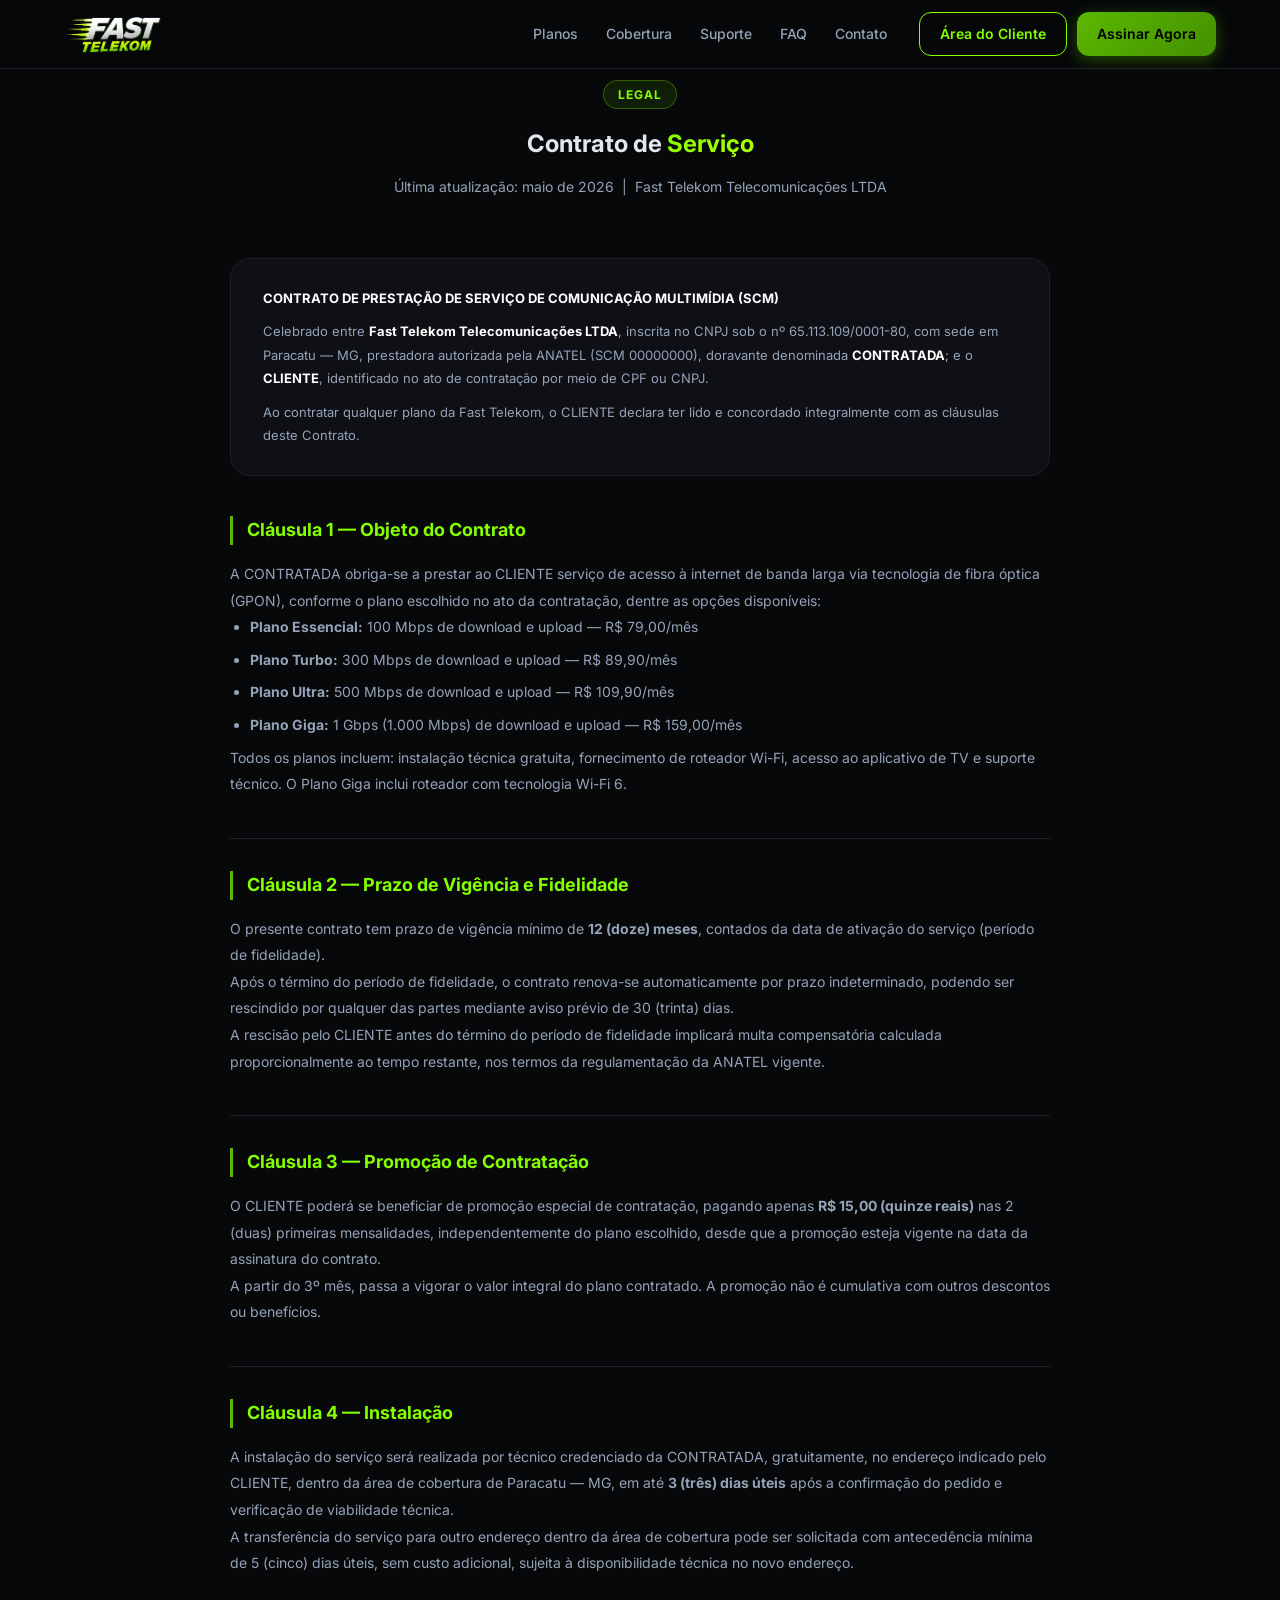
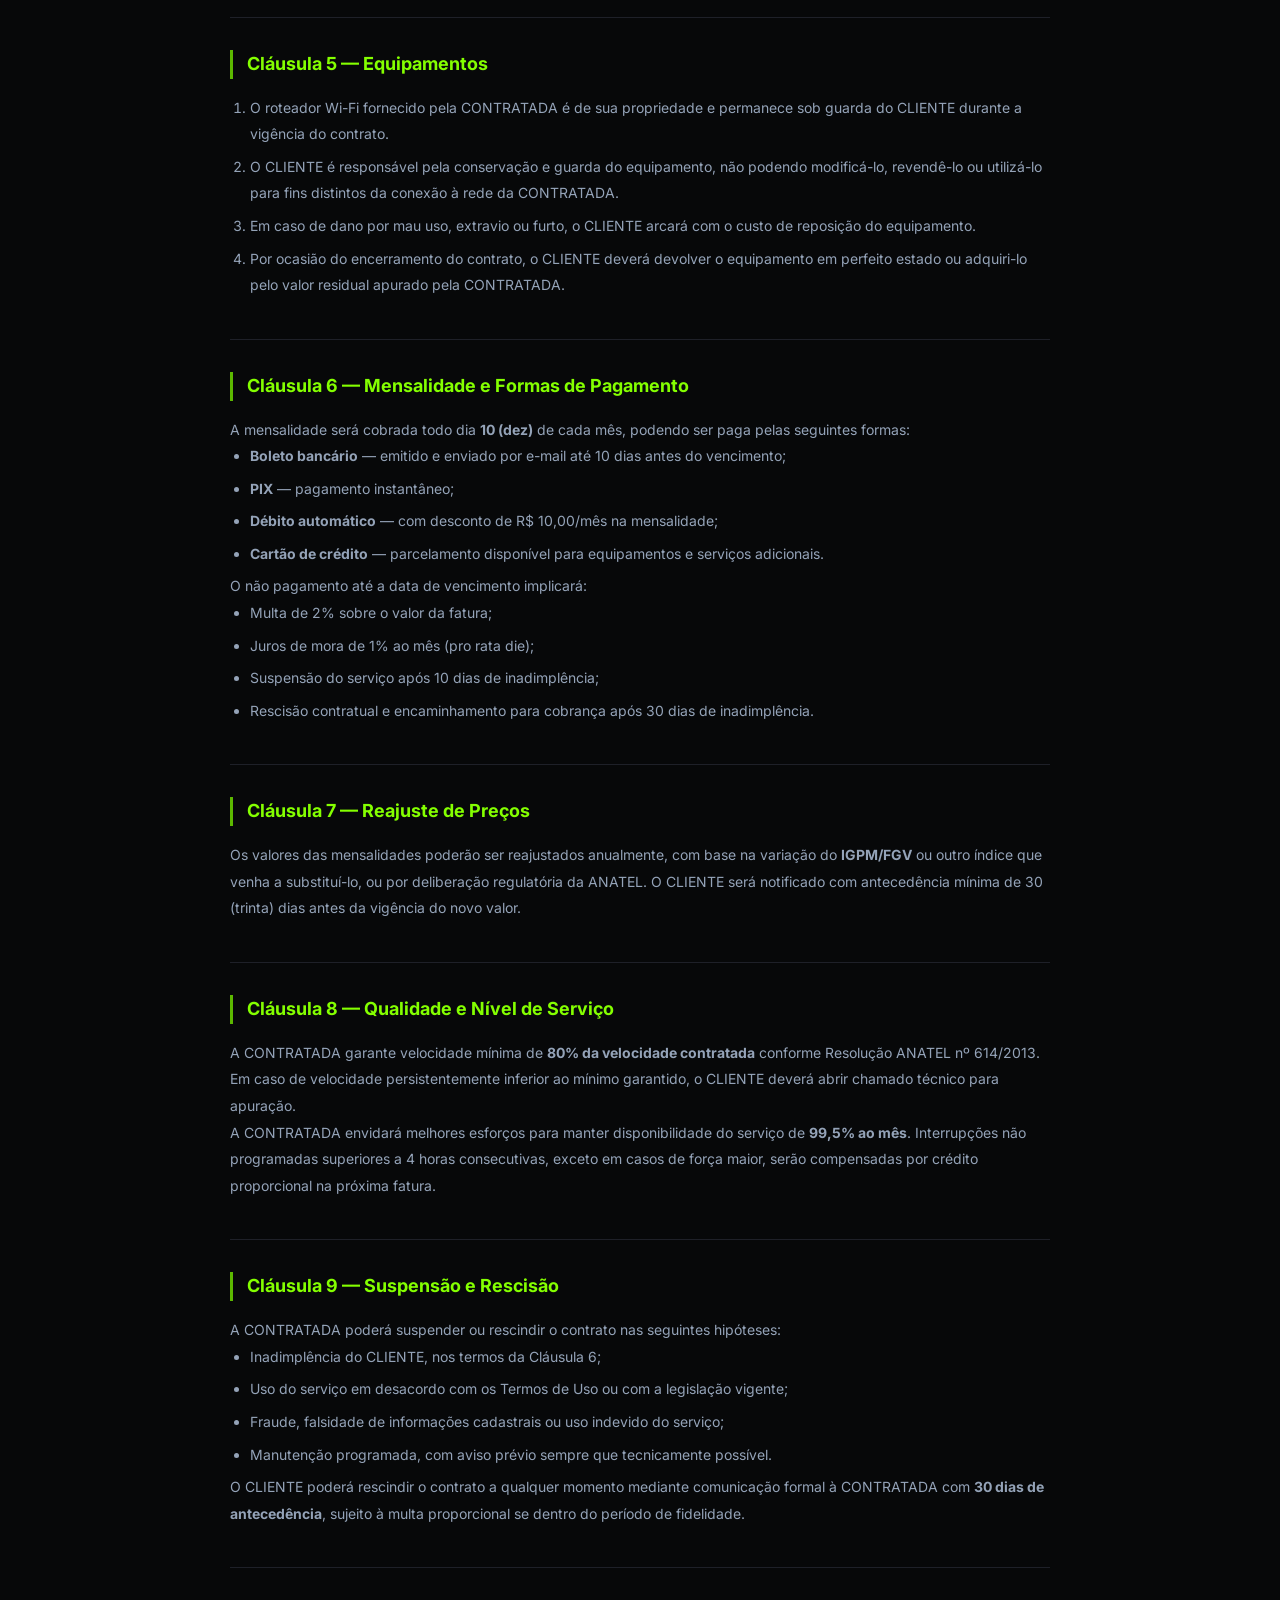
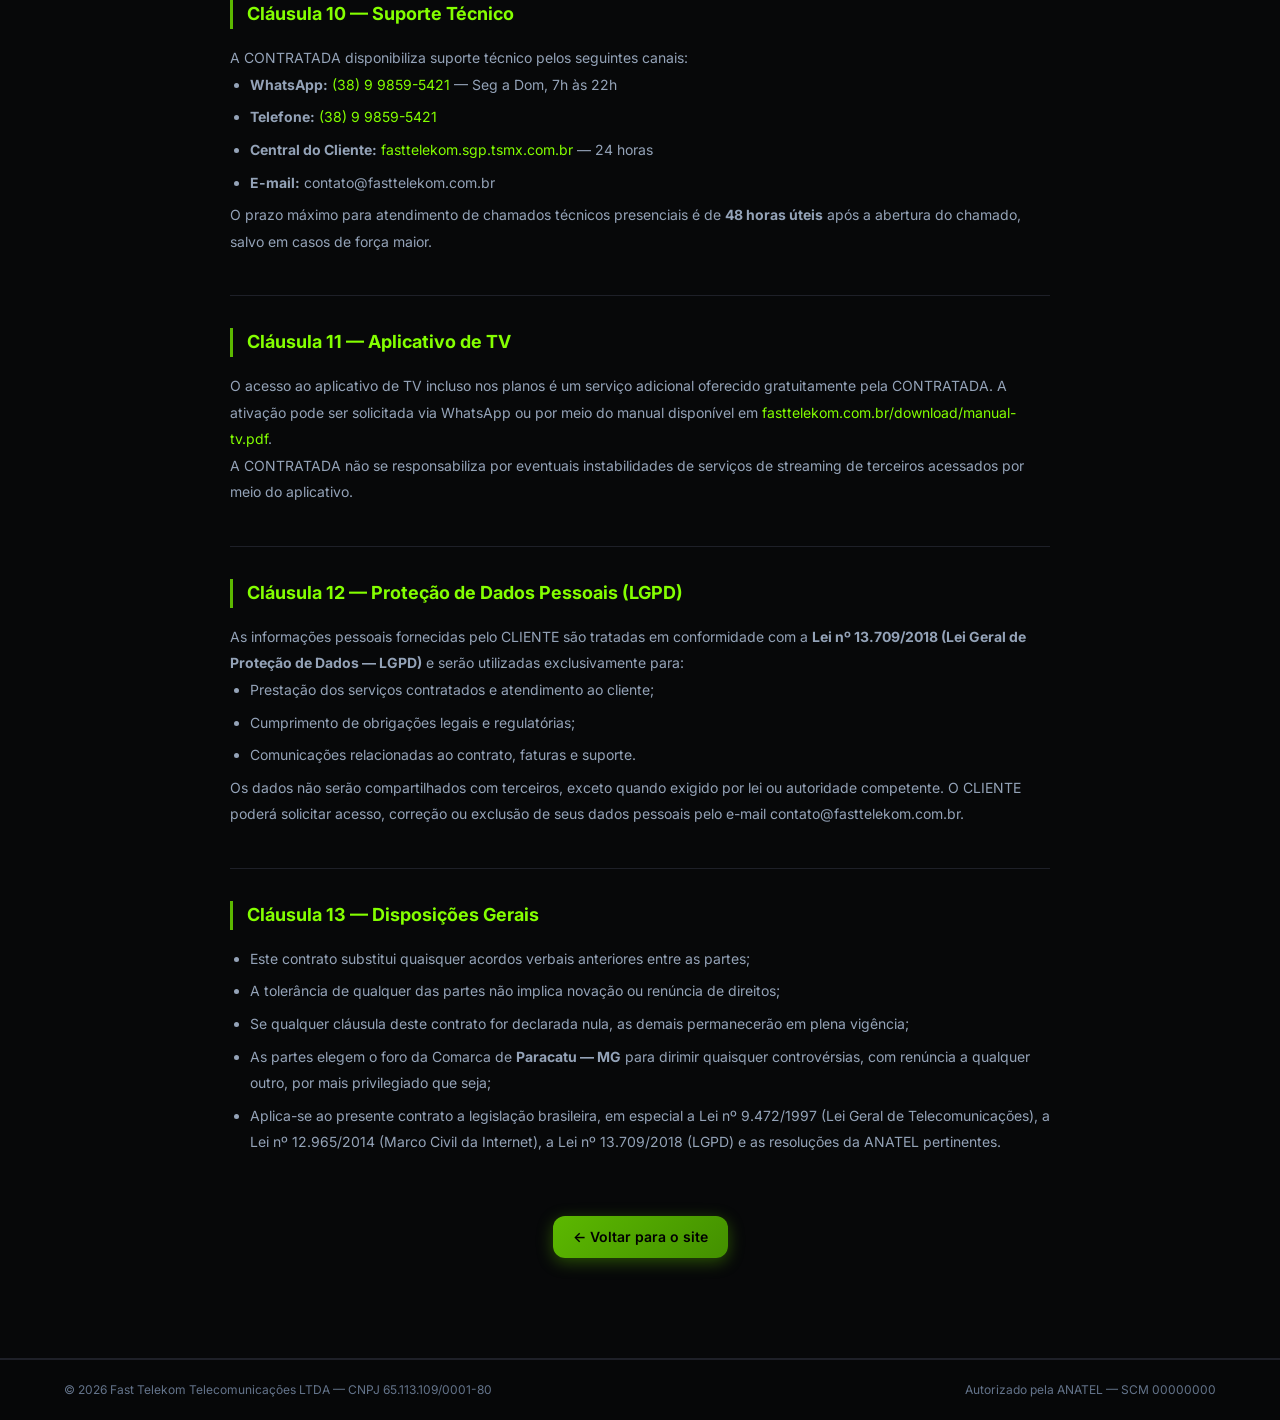
==== contrato-de-servico.html @ aafa3a77 "Initial commit: Fast Telekom landing page Static site for Fast Telekom ISP (Paracatu-MG): landing pa" ====
<!DOCTYPE html>
<html lang="pt-BR">
<head>
  <meta charset="UTF-8" />
  <meta name="viewport" content="width=device-width, initial-scale=1.0" />
  <title>Contrato de Serviço — Fast Telekom</title>
  <meta name="description" content="Contrato de Prestação de Serviço da Fast Telekom — termos e condições contratuais dos planos de internet fibra óptica." />
  <meta name="robots" content="index, follow" />
  <link rel="canonical" href="https://fasttelekom.com.br/contrato-de-servico.html" />
  <link rel="icon" href="logo.png" type="image/png" />
  <link rel="stylesheet" href="style.css" />
  <link rel="preconnect" href="https://fonts.googleapis.com" />
  <link href="https://fonts.googleapis.com/css2?family=Inter:wght@300;400;500;600;700;800;900&display=swap" rel="stylesheet" />
  <style>
    .legal-page { padding: 80px 0 100px; }
    .legal-header { text-align: center; margin-bottom: 60px; }
    .legal-header .section-tag { margin: 0 auto 16px; }
    .legal-header p { color: var(--text-muted); font-size: 14px; margin-top: 12px; }
    .legal-body { max-width: 820px; margin: 0 auto; }
    .legal-section { margin-bottom: 40px; }
    .legal-section h2 {
      font-size: 18px; font-weight: 700; color: var(--primary-lt);
      border-left: 3px solid var(--primary); padding-left: 14px;
      margin-bottom: 16px;
    }
    .legal-section p, .legal-section li {
      font-size: 14px; color: var(--text-muted); line-height: 1.9;
    }
    .legal-section ul, .legal-section ol { padding-left: 20px; }
    .legal-section ul { list-style: disc; }
    .legal-section ol { list-style: decimal; }
    .legal-section ul li, .legal-section ol li { margin-bottom: 6px; }
    .legal-divider { border: none; border-top: 1px solid var(--border); margin: 32px 0; }
    .legal-back { text-align: center; margin-top: 60px; }
    .contract-box {
      background: var(--surface);
      border: 1px solid var(--border);
      border-radius: var(--radius-lg);
      padding: 28px 32px;
      margin-bottom: 40px;
    }
    .contract-box p { font-size: 13px; color: var(--text-muted); line-height: 1.8; margin-bottom: 10px; }
    .contract-box p:last-child { margin-bottom: 0; }
    .contract-box strong { color: var(--white); }
  </style>
</head>
<body>

<!-- ===== NAVBAR ===== -->
<header class="navbar" id="navbar">
  <div class="container nav-inner">
    <a href="index.html" class="logo">
      <img src="logo.png" alt="Fast Telekom" class="logo-img" />
    </a>
    <nav class="nav-links">
      <a href="index.html#planos">Planos</a>
      <a href="index.html#cobertura">Cobertura</a>
      <a href="index.html#suporte">Suporte</a>
      <a href="index.html#faq">FAQ</a>
      <a href="index.html#contato">Contato</a>
    </nav>
    <div class="nav-actions">
      <a href="https://fasttelekom.sgp.tsmx.com.br/accounts/central/login" target="_blank" class="btn btn-outline">Área do Cliente</a>
      <a href="index.html#planos" class="btn btn-primary">Assinar Agora</a>
    </div>
  </div>
</header>

<!-- ===== CONTEÚDO ===== -->
<section class="legal-page">
  <div class="container">

    <div class="legal-header">
      <div class="section-tag">Legal</div>
      <h1>Contrato de <span class="gradient-text">Serviço</span></h1>
      <p>Última atualização: maio de 2026 &nbsp;|&nbsp; Fast Telekom Telecomunicações LTDA</p>
    </div>

    <div class="legal-body">

      <div class="contract-box">
        <p><strong>CONTRATO DE PRESTAÇÃO DE SERVIÇO DE COMUNICAÇÃO MULTIMÍDIA (SCM)</strong></p>
        <p>Celebrado entre <strong>Fast Telekom Telecomunicações LTDA</strong>, inscrita no CNPJ sob o nº 65.113.109/0001-80, com sede em Paracatu — MG, prestadora autorizada pela ANATEL (SCM 00000000), doravante denominada <strong>CONTRATADA</strong>; e o <strong>CLIENTE</strong>, identificado no ato de contratação por meio de CPF ou CNPJ.</p>
        <p>Ao contratar qualquer plano da Fast Telekom, o CLIENTE declara ter lido e concordado integralmente com as cláusulas deste Contrato.</p>
      </div>

      <div class="legal-section">
        <h2>Cláusula 1 — Objeto do Contrato</h2>
        <p>A CONTRATADA obriga-se a prestar ao CLIENTE serviço de acesso à internet de banda larga via tecnologia de fibra óptica (GPON), conforme o plano escolhido no ato da contratação, dentre as opções disponíveis:</p>
        <ul>
          <li><strong>Plano Essencial:</strong> 100 Mbps de download e upload — R$ 79,00/mês</li>
          <li><strong>Plano Turbo:</strong> 300 Mbps de download e upload — R$ 89,90/mês</li>
          <li><strong>Plano Ultra:</strong> 500 Mbps de download e upload — R$ 109,90/mês</li>
          <li><strong>Plano Giga:</strong> 1 Gbps (1.000 Mbps) de download e upload — R$ 159,00/mês</li>
        </ul>
        <p>Todos os planos incluem: instalação técnica gratuita, fornecimento de roteador Wi-Fi, acesso ao aplicativo de TV e suporte técnico. O Plano Giga inclui roteador com tecnologia Wi-Fi 6.</p>
      </div>

      <hr class="legal-divider" />

      <div class="legal-section">
        <h2>Cláusula 2 — Prazo de Vigência e Fidelidade</h2>
        <p>O presente contrato tem prazo de vigência mínimo de <strong>12 (doze) meses</strong>, contados da data de ativação do serviço (período de fidelidade).</p>
        <p>Após o término do período de fidelidade, o contrato renova-se automaticamente por prazo indeterminado, podendo ser rescindido por qualquer das partes mediante aviso prévio de 30 (trinta) dias.</p>
        <p>A rescisão pelo CLIENTE antes do término do período de fidelidade implicará multa compensatória calculada proporcionalmente ao tempo restante, nos termos da regulamentação da ANATEL vigente.</p>
      </div>

      <hr class="legal-divider" />

      <div class="legal-section">
        <h2>Cláusula 3 — Promoção de Contratação</h2>
        <p>O CLIENTE poderá se beneficiar de promoção especial de contratação, pagando apenas <strong>R$ 15,00 (quinze reais)</strong> nas 2 (duas) primeiras mensalidades, independentemente do plano escolhido, desde que a promoção esteja vigente na data da assinatura do contrato.</p>
        <p>A partir do 3º mês, passa a vigorar o valor integral do plano contratado. A promoção não é cumulativa com outros descontos ou benefícios.</p>
      </div>

      <hr class="legal-divider" />

      <div class="legal-section">
        <h2>Cláusula 4 — Instalação</h2>
        <p>A instalação do serviço será realizada por técnico credenciado da CONTRATADA, gratuitamente, no endereço indicado pelo CLIENTE, dentro da área de cobertura de Paracatu — MG, em até <strong>3 (três) dias úteis</strong> após a confirmação do pedido e verificação de viabilidade técnica.</p>
        <p>A transferência do serviço para outro endereço dentro da área de cobertura pode ser solicitada com antecedência mínima de 5 (cinco) dias úteis, sem custo adicional, sujeita à disponibilidade técnica no novo endereço.</p>
      </div>

      <hr class="legal-divider" />

      <div class="legal-section">
        <h2>Cláusula 5 — Equipamentos</h2>
        <ol>
          <li>O roteador Wi-Fi fornecido pela CONTRATADA é de sua propriedade e permanece sob guarda do CLIENTE durante a vigência do contrato.</li>
          <li>O CLIENTE é responsável pela conservação e guarda do equipamento, não podendo modificá-lo, revendê-lo ou utilizá-lo para fins distintos da conexão à rede da CONTRATADA.</li>
          <li>Em caso de dano por mau uso, extravio ou furto, o CLIENTE arcará com o custo de reposição do equipamento.</li>
          <li>Por ocasião do encerramento do contrato, o CLIENTE deverá devolver o equipamento em perfeito estado ou adquiri-lo pelo valor residual apurado pela CONTRATADA.</li>
        </ol>
      </div>

      <hr class="legal-divider" />

      <div class="legal-section">
        <h2>Cláusula 6 — Mensalidade e Formas de Pagamento</h2>
        <p>A mensalidade será cobrada todo dia <strong>10 (dez)</strong> de cada mês, podendo ser paga pelas seguintes formas:</p>
        <ul>
          <li><strong>Boleto bancário</strong> — emitido e enviado por e-mail até 10 dias antes do vencimento;</li>
          <li><strong>PIX</strong> — pagamento instantâneo;</li>
          <li><strong>Débito automático</strong> — com desconto de R$ 10,00/mês na mensalidade;</li>
          <li><strong>Cartão de crédito</strong> — parcelamento disponível para equipamentos e serviços adicionais.</li>
        </ul>
        <p>O não pagamento até a data de vencimento implicará:</p>
        <ul>
          <li>Multa de 2% sobre o valor da fatura;</li>
          <li>Juros de mora de 1% ao mês (pro rata die);</li>
          <li>Suspensão do serviço após 10 dias de inadimplência;</li>
          <li>Rescisão contratual e encaminhamento para cobrança após 30 dias de inadimplência.</li>
        </ul>
      </div>

      <hr class="legal-divider" />

      <div class="legal-section">
        <h2>Cláusula 7 — Reajuste de Preços</h2>
        <p>Os valores das mensalidades poderão ser reajustados anualmente, com base na variação do <strong>IGPM/FGV</strong> ou outro índice que venha a substituí-lo, ou por deliberação regulatória da ANATEL. O CLIENTE será notificado com antecedência mínima de 30 (trinta) dias antes da vigência do novo valor.</p>
      </div>

      <hr class="legal-divider" />

      <div class="legal-section">
        <h2>Cláusula 8 — Qualidade e Nível de Serviço</h2>
        <p>A CONTRATADA garante velocidade mínima de <strong>80% da velocidade contratada</strong> conforme Resolução ANATEL nº 614/2013. Em caso de velocidade persistentemente inferior ao mínimo garantido, o CLIENTE deverá abrir chamado técnico para apuração.</p>
        <p>A CONTRATADA envidará melhores esforços para manter disponibilidade do serviço de <strong>99,5% ao mês</strong>. Interrupções não programadas superiores a 4 horas consecutivas, exceto em casos de força maior, serão compensadas por crédito proporcional na próxima fatura.</p>
      </div>

      <hr class="legal-divider" />

      <div class="legal-section">
        <h2>Cláusula 9 — Suspensão e Rescisão</h2>
        <p>A CONTRATADA poderá suspender ou rescindir o contrato nas seguintes hipóteses:</p>
        <ul>
          <li>Inadimplência do CLIENTE, nos termos da Cláusula 6;</li>
          <li>Uso do serviço em desacordo com os Termos de Uso ou com a legislação vigente;</li>
          <li>Fraude, falsidade de informações cadastrais ou uso indevido do serviço;</li>
          <li>Manutenção programada, com aviso prévio sempre que tecnicamente possível.</li>
        </ul>
        <p>O CLIENTE poderá rescindir o contrato a qualquer momento mediante comunicação formal à CONTRATADA com <strong>30 dias de antecedência</strong>, sujeito à multa proporcional se dentro do período de fidelidade.</p>
      </div>

      <hr class="legal-divider" />

      <div class="legal-section">
        <h2>Cláusula 10 — Suporte Técnico</h2>
        <p>A CONTRATADA disponibiliza suporte técnico pelos seguintes canais:</p>
        <ul>
          <li><strong>WhatsApp:</strong> <a href="https://wa.me/5538998595421" target="_blank" style="color:var(--primary-lt)">(38) 9 9859-5421</a> — Seg a Dom, 7h às 22h</li>
          <li><strong>Telefone:</strong> <a href="tel:38998595421" style="color:var(--primary-lt)">(38) 9 9859-5421</a></li>
          <li><strong>Central do Cliente:</strong> <a href="https://fasttelekom.sgp.tsmx.com.br/accounts/central/login" target="_blank" style="color:var(--primary-lt)">fasttelekom.sgp.tsmx.com.br</a> — 24 horas</li>
          <li><strong>E-mail:</strong> contato@fasttelekom.com.br</li>
        </ul>
        <p>O prazo máximo para atendimento de chamados técnicos presenciais é de <strong>48 horas úteis</strong> após a abertura do chamado, salvo em casos de força maior.</p>
      </div>

      <hr class="legal-divider" />

      <div class="legal-section">
        <h2>Cláusula 11 — Aplicativo de TV</h2>
        <p>O acesso ao aplicativo de TV incluso nos planos é um serviço adicional oferecido gratuitamente pela CONTRATADA. A ativação pode ser solicitada via WhatsApp ou por meio do manual disponível em <a href="https://fasttelekom.com.br/download/manual-tv.pdf" target="_blank" style="color:var(--primary-lt)">fasttelekom.com.br/download/manual-tv.pdf</a>.</p>
        <p>A CONTRATADA não se responsabiliza por eventuais instabilidades de serviços de streaming de terceiros acessados por meio do aplicativo.</p>
      </div>

      <hr class="legal-divider" />

      <div class="legal-section">
        <h2>Cláusula 12 — Proteção de Dados Pessoais (LGPD)</h2>
        <p>As informações pessoais fornecidas pelo CLIENTE são tratadas em conformidade com a <strong>Lei nº 13.709/2018 (Lei Geral de Proteção de Dados — LGPD)</strong> e serão utilizadas exclusivamente para:</p>
        <ul>
          <li>Prestação dos serviços contratados e atendimento ao cliente;</li>
          <li>Cumprimento de obrigações legais e regulatórias;</li>
          <li>Comunicações relacionadas ao contrato, faturas e suporte.</li>
        </ul>
        <p>Os dados não serão compartilhados com terceiros, exceto quando exigido por lei ou autoridade competente. O CLIENTE poderá solicitar acesso, correção ou exclusão de seus dados pessoais pelo e-mail contato@fasttelekom.com.br.</p>
      </div>

      <hr class="legal-divider" />

      <div class="legal-section">
        <h2>Cláusula 13 — Disposições Gerais</h2>
        <ul>
          <li>Este contrato substitui quaisquer acordos verbais anteriores entre as partes;</li>
          <li>A tolerância de qualquer das partes não implica novação ou renúncia de direitos;</li>
          <li>Se qualquer cláusula deste contrato for declarada nula, as demais permanecerão em plena vigência;</li>
          <li>As partes elegem o foro da Comarca de <strong>Paracatu — MG</strong> para dirimir quaisquer controvérsias, com renúncia a qualquer outro, por mais privilegiado que seja;</li>
          <li>Aplica-se ao presente contrato a legislação brasileira, em especial a Lei nº 9.472/1997 (Lei Geral de Telecomunicações), a Lei nº 12.965/2014 (Marco Civil da Internet), a Lei nº 13.709/2018 (LGPD) e as resoluções da ANATEL pertinentes.</li>
        </ul>
      </div>

      <div class="legal-back">
        <a href="index.html" class="btn btn-primary">← Voltar para o site</a>
      </div>

    </div>
  </div>
</section>

<!-- ===== FOOTER ===== -->
<footer class="footer">
  <div class="footer-bottom">
    <div class="container footer-bottom-inner">
      <span>© 2026 Fast Telekom Telecomunicações LTDA — CNPJ 65.113.109/0001-80</span>
      <span>Autorizado pela ANATEL — SCM 00000000</span>
    </div>
  </div>
</footer>

</body>
</html>
---- style.css ----
/* ===== RESET & BASE ===== */
*, *::before, *::after { box-sizing: border-box; margin: 0; padding: 0; }

:root {
  --primary:     #5CB800;
  --primary-dk:  #439000;
  --primary-lt:  #84FF00;
  --primary-xl:  #AAFF00;
  --green:       #16a34a;
  --red:         #dc2626;
  --bg:          #070809;
  --bg2:         #0A0B0C;
  --bg3:         #060708;
  --surface:     #0F1015;
  --surface2:    #161820;
  --border:      #1E2028;
  --text:        #e2e8f0;
  --text-muted:  #94a3b8;
  --text-dim:    #64748b;
  --white:       #ffffff;
  --radius:      12px;
  --radius-lg:   20px;
  --shadow:      0 4px 24px rgba(0,0,0,0.6);
  --shadow-lg:   0 8px 48px rgba(0,0,0,0.7);
  --font:        'Inter', -apple-system, BlinkMacSystemFont, sans-serif;
  --transition:  0.2s ease;
}

html { scroll-behavior: smooth; }

body {
  font-family: var(--font);
  background: var(--bg);
  color: var(--text);
  line-height: 1.6;
  overflow-x: hidden;
}

a { color: inherit; text-decoration: none; }
img { max-width: 100%; }
ul { list-style: none; }

.container {
  max-width: 1200px;
  margin: 0 auto;
  padding: 0 24px;
}

.hidden { display: none !important; }

.gradient-text {
  background: linear-gradient(135deg, var(--primary-lt), var(--primary-xl));
  -webkit-background-clip: text;
  -webkit-text-fill-color: transparent;
  background-clip: text;
}

/* ===== BUTTONS ===== */
.btn {
  display: inline-flex;
  align-items: center;
  gap: 8px;
  padding: 10px 20px;
  border-radius: var(--radius);
  font-weight: 600;
  font-size: 14px;
  cursor: pointer;
  border: none;
  transition: all var(--transition);
  white-space: nowrap;
  text-decoration: none;
}
.btn-primary {
  background: linear-gradient(135deg, var(--primary), var(--primary-dk));
  color: #000;
  box-shadow: 0 4px 16px rgba(92,184,0,0.4);
}
.btn-primary:hover { transform: translateY(-2px); box-shadow: 0 6px 24px rgba(92,184,0,0.55); }
.btn-outline {
  background: transparent;
  color: var(--primary-lt);
  border: 1.5px solid var(--primary-lt);
}
.btn-outline:hover { background: rgba(132,255,0,0.08); }
.btn-ghost {
  background: rgba(255,255,255,0.06);
  color: var(--white);
  border: 1.5px solid rgba(255,255,255,0.12);
  backdrop-filter: blur(8px);
}
.btn-ghost:hover { background: rgba(255,255,255,0.11); }
.btn-lg { padding: 14px 28px; font-size: 16px; border-radius: 14px; }
.btn-sm { padding: 8px 16px; font-size: 13px; }
.btn-full { width: 100%; justify-content: center; }

/* ===== NAVBAR ===== */
.navbar {
  position: fixed;
  top: 0; left: 0; right: 0;
  z-index: 1000;
  background: rgba(7,8,9,0.85);
  backdrop-filter: blur(16px);
  border-bottom: 1px solid var(--border);
  transition: all var(--transition);
}
.navbar.scrolled { background: rgba(7,8,9,0.97); }

.nav-inner {
  display: flex;
  align-items: center;
  gap: 32px;
  height: 68px;
}

.logo {
  display: flex;
  align-items: center;
  gap: 0;
  text-decoration: none;
}
.logo-img { height: 52px; width: auto; object-fit: contain; mix-blend-mode: screen; }

.nav-links {
  display: flex;
  gap: 28px;
  margin-left: auto;
}
.nav-links a {
  color: var(--text-muted);
  font-size: 14px;
  font-weight: 500;
  transition: color var(--transition);
}
.nav-links a:hover { color: var(--primary-lt); }

.nav-actions { display: flex; gap: 10px; }

.hamburger {
  display: none;
  flex-direction: column;
  gap: 5px;
  background: none;
  border: none;
  cursor: pointer;
  padding: 6px;
  margin-left: auto;
}
.hamburger span {
  display: block;
  width: 22px;
  height: 2px;
  background: var(--text);
  border-radius: 2px;
  transition: all var(--transition);
}

/* ===== HERO ===== */
.hero {
  position: relative;
  min-height: 100vh;
  display: flex;
  align-items: center;
  padding: 100px 0 80px;
  overflow: hidden;
}

.hero-bg {
  position: absolute;
  inset: 0;
  background: radial-gradient(ellipse at 20% 50%, rgba(92,184,0,0.10) 0%, transparent 60%),
              radial-gradient(ellipse at 80% 20%, rgba(132,255,0,0.07) 0%, transparent 50%);
}

.hero-orb {
  position: absolute;
  border-radius: 50%;
  filter: blur(80px);
  opacity: 0.15;
  animation: float 8s ease-in-out infinite;
}
.orb1 { width: 400px; height: 400px; background: var(--primary); top: -100px; left: -100px; animation-delay: 0s; }
.orb2 { width: 300px; height: 300px; background: var(--primary-dk); top: 50%; right: -50px; animation-delay: 3s; }
.orb3 { width: 200px; height: 200px; background: var(--primary-xl); bottom: 0; left: 40%; animation-delay: 6s; }

@keyframes float {
  0%, 100% { transform: translateY(0) scale(1); }
  50% { transform: translateY(-30px) scale(1.05); }
}

.hero-content {
  position: relative;
  z-index: 1;
  max-width: 760px;
}

.hero-badge {
  display: inline-flex;
  align-items: center;
  gap: 8px;
  background: rgba(92,184,0,0.12);
  border: 1px solid rgba(132,255,0,0.28);
  color: var(--primary-lt);
  padding: 6px 16px;
  border-radius: 100px;
  font-size: 13px;
  font-weight: 600;
  margin-bottom: 24px;
}

.hero-content h1 {
  font-size: clamp(36px, 6vw, 68px);
  font-weight: 900;
  line-height: 1.08;
  margin-bottom: 24px;
  color: var(--white);
}

.hero-sub {
  font-size: 18px;
  color: var(--text-muted);
  margin-bottom: 36px;
  max-width: 560px;
}

.hero-cta { display: flex; gap: 12px; flex-wrap: wrap; margin-bottom: 56px; }

.hero-stats {
  display: flex;
  align-items: center;
  gap: 32px;
  flex-wrap: wrap;
}
.stat strong { display: block; font-size: 28px; font-weight: 800; color: var(--primary-lt); }
.stat span { font-size: 13px; color: var(--text-muted); }
.stat-divider { width: 1px; height: 40px; background: var(--border); }

/* ===== SECTION HEADER ===== */
.section-header {
  text-align: center;
  margin-bottom: 56px;
}
.section-tag {
  display: inline-block;
  background: rgba(92,184,0,0.12);
  border: 1px solid rgba(132,255,0,0.28);
  color: var(--primary-lt);
  padding: 4px 14px;
  border-radius: 100px;
  font-size: 12px;
  font-weight: 700;
  text-transform: uppercase;
  letter-spacing: 1px;
  margin-bottom: 16px;
}
.section-header h2 {
  font-size: clamp(28px, 4vw, 44px);
  font-weight: 800;
  color: var(--white);
  margin-bottom: 12px;
}
.section-header p { font-size: 16px; color: var(--text-muted); max-width: 560px; margin: 0 auto; }

/* ===== FEATURES ===== */
.features-section {
  padding: 80px 0;
  background: var(--bg2);
  border-top: 1px solid var(--border);
  border-bottom: 1px solid var(--border);
}
.features-grid {
  display: grid;
  grid-template-columns: repeat(auto-fit, minmax(280px, 1fr));
  gap: 24px;
}
.feature-card {
  background: var(--surface);
  border: 1px solid var(--border);
  border-radius: var(--radius-lg);
  padding: 28px;
  transition: all var(--transition);
}
.feature-card:hover {
  border-color: var(--primary);
  transform: translateY(-4px);
  box-shadow: 0 4px 24px rgba(92,184,0,0.15);
}
.feature-card h3 { font-size: 17px; font-weight: 700; color: var(--white); margin-bottom: 8px; margin-top: 0; }
.feature-card p { font-size: 14px; color: var(--text-muted); line-height: 1.6; }

/* ===== PLANS ===== */
.plans-section { padding: 100px 0; }

.plans-toggle {
  display: flex;
  justify-content: center;
  background: var(--surface);
  border: 1px solid var(--border);
  border-radius: var(--radius);
  padding: 4px;
  width: fit-content;
  margin: 0 auto 48px;
}
.toggle-btn {
  background: transparent;
  color: var(--text-muted);
  border: none;
  padding: 10px 28px;
  border-radius: 10px;
  font-weight: 600;
  font-size: 14px;
  cursor: pointer;
  transition: all var(--transition);
}
.toggle-btn.active {
  background: linear-gradient(135deg, var(--primary), var(--primary-dk));
  color: #000;
  box-shadow: 0 2px 12px rgba(92,184,0,0.4);
}

.plans-grid {
  display: grid;
  grid-template-columns: repeat(auto-fit, minmax(240px, 1fr));
  gap: 24px;
  margin-bottom: 24px;
}

.plan-card {
  position: relative;
  background: var(--surface);
  border: 1px solid var(--border);
  border-radius: var(--radius-lg);
  padding: 32px 28px;
  transition: all var(--transition);
}
.plan-card:hover {
  border-color: var(--primary);
  transform: translateY(-4px);
  box-shadow: 0 4px 24px rgba(92,184,0,0.15);
}
.plan-card.plan-popular {
  border-color: var(--primary);
  background: linear-gradient(135deg, rgba(92,184,0,0.10), rgba(67,144,0,0.06));
  box-shadow: 0 0 40px rgba(92,184,0,0.18);
}

.plan-badge {
  position: absolute;
  top: -13px;
  left: 50%;
  transform: translateX(-50%);
  background: linear-gradient(135deg, var(--primary), var(--primary-dk));
  color: #000;
  padding: 4px 16px;
  border-radius: 100px;
  font-size: 12px;
  font-weight: 700;
  white-space: nowrap;
}
.plan-tag { font-size: 13px; font-weight: 600; color: var(--text-muted); text-transform: uppercase; letter-spacing: 1px; margin-bottom: 8px; }
.plan-speed { font-size: 36px; font-weight: 900; color: var(--primary-lt); margin-bottom: 16px; }

.plan-price {
  display: flex;
  align-items: baseline;
  gap: 4px;
  margin-bottom: 24px;
  flex-wrap: wrap;
}
.price-from { font-size: 12px; color: var(--text-dim); }
.price-value { font-size: 32px; font-weight: 900; color: var(--white); }
.price-period { font-size: 14px; color: var(--text-muted); }

.plan-promo {
  background: linear-gradient(135deg, rgba(92,184,0,0.15), rgba(132,255,0,0.10));
  border: 1px solid rgba(92,184,0,0.4);
  border-radius: 8px;
  padding: 10px 14px;
  font-size: 13px;
  color: var(--primary-lt);
  text-align: center;
  margin-bottom: 20px;
}
.plan-promo strong { color: var(--white); font-size: 15px; }

.plan-features { margin-bottom: 28px; }
.plan-features li {
  font-size: 14px;
  color: var(--text-muted);
  padding: 7px 0;
  border-bottom: 1px solid var(--border);
}
.plan-features li:last-child { border-bottom: none; }

.plans-note {
  text-align: center;
  font-size: 13px;
  color: var(--text-dim);
  margin-top: 8px;
}

/* ===== COVERAGE ===== */
.coverage-section {
  padding: 100px 0;
  background: var(--bg2);
  border-top: 1px solid var(--border);
  border-bottom: 1px solid var(--border);
}

.coverage-form {
  max-width: 600px;
  margin: 0 auto 48px;
}
.coverage-inputs {
  display: flex;
  gap: 12px;
}
.coverage-inputs input {
  flex: 1;
  background: var(--surface);
  border: 1px solid var(--border);
  border-radius: var(--radius);
  padding: 12px 16px;
  color: var(--text);
  font-size: 15px;
  outline: none;
  transition: border-color var(--transition);
}
.coverage-inputs input:focus { border-color: var(--primary); }
.coverage-inputs input::placeholder { color: var(--text-dim); }

.coverage-result {
  margin-top: 16px;
  padding: 14px 18px;
  border-radius: var(--radius);
  font-size: 14px;
  font-weight: 600;
  display: none;
  gap: 8px;
  flex-wrap: wrap;
  align-items: center;
}
.coverage-result.success { background: rgba(22,163,74,0.12); border: 1px solid rgba(22,163,74,0.3); color: #4ade80; display: flex; }
.coverage-result.error   { background: rgba(220,38,38,0.12); border: 1px solid rgba(220,38,38,0.3); color: #f87171; display: flex; }
.coverage-result strong  { color: inherit; }
.coverage-result .btn-primary { color: #000; }

.coverage-map {
  display: grid;
  grid-template-columns: 1fr 320px;
  gap: 32px;
  align-items: start;
}
.map-placeholder {
  background: var(--surface);
  border: 1px solid var(--border);
  border-radius: var(--radius-lg);
  min-height: 320px;
  display: flex;
  align-items: center;
  justify-content: center;
  overflow: hidden;
}
.map-inner {
  position: relative;
  width: 100%;
  height: 320px;
  background: radial-gradient(ellipse at 40% 50%, rgba(92,184,0,0.12), transparent 70%);
  display: flex;
  align-items: center;
  justify-content: center;
  gap: 12px;
  flex-direction: column;
  color: var(--text-muted);
}
.map-dot {
  position: absolute;
  width: 12px; height: 12px;
  background: var(--primary-lt);
  border-radius: 50%;
  opacity: 0.7;
  animation: pulse 2s ease-in-out infinite;
}
.dot1 { top: 30%; left: 35%; animation-delay: 0s; }
.dot2 { top: 55%; left: 55%; animation-delay: 0.8s; }
.dot3 { top: 20%; left: 60%; animation-delay: 1.5s; }
.map-pin { font-size: 28px; }

@keyframes pulse {
  0%, 100% { box-shadow: 0 0 0 0 rgba(132,255,0,0.5); }
  50% { box-shadow: 0 0 0 12px rgba(132,255,0,0); }
}

.coverage-cities {
  background: var(--surface);
  border: 1px solid var(--border);
  border-radius: var(--radius-lg);
  padding: 24px;
}
.coverage-cities h4 { font-size: 16px; font-weight: 700; color: var(--white); margin-bottom: 16px; }
.cities-grid { display: flex; flex-wrap: wrap; gap: 8px; }
.city-badge {
  background: rgba(92,184,0,0.12);
  border: 1px solid rgba(132,255,0,0.25);
  color: var(--primary-lt);
  padding: 4px 12px;
  border-radius: 100px;
  font-size: 12px;
  font-weight: 600;
}

/* ===== SUPPORT ===== */
.support-section { padding: 100px 0; }

.support-channels {
  display: grid;
  grid-template-columns: repeat(auto-fit, minmax(220px, 1fr));
  gap: 24px;
  margin-bottom: 56px;
}
.channel-card {
  background: var(--surface);
  border: 1px solid var(--border);
  border-radius: var(--radius-lg);
  padding: 28px;
  text-align: center;
  transition: all var(--transition);
}
.channel-card:hover { border-color: var(--primary); transform: translateY(-4px); box-shadow: 0 4px 24px rgba(92,184,0,0.15); }
.channel-card h3 { font-size: 17px; font-weight: 700; color: var(--white); margin-bottom: 8px; margin-top: 0; }
.channel-card p { font-size: 14px; color: var(--text-muted); margin-bottom: 12px; }
.channel-hours {
  font-size: 12px;
  color: var(--text-dim);
  background: var(--surface2);
  padding: 4px 10px;
  border-radius: 6px;
  display: inline-block;
  margin-bottom: 16px;
}

.selfservice-section {
  background: var(--surface);
  border: 1px solid var(--border);
  border-radius: var(--radius-lg);
  padding: 32px;
}
.selfservice-section h3 { font-size: 20px; font-weight: 700; color: var(--white); margin-bottom: 20px; }
.selfservice-grid {
  display: grid;
  grid-template-columns: repeat(auto-fit, minmax(180px, 1fr));
  gap: 12px;
}
.selfservice-btn {
  background: var(--surface2);
  border: 1px solid var(--border);
  color: var(--text);
  padding: 14px 16px;
  border-radius: var(--radius);
  font-size: 14px;
  font-weight: 500;
  cursor: pointer;
  transition: all var(--transition);
  display: flex;
  align-items: center;
  gap: 8px;
}
.selfservice-btn:hover { border-color: var(--primary); color: var(--primary-lt); background: rgba(92,184,0,0.08); }

/* ===== FAQ ===== */
.faq-section {
  padding: 100px 0;
  background: var(--bg2);
  border-top: 1px solid var(--border);
}

.faq-categories {
  display: flex;
  justify-content: center;
  gap: 8px;
  flex-wrap: wrap;
  margin-bottom: 40px;
}
.faq-cat {
  background: var(--surface);
  border: 1px solid var(--border);
  color: var(--text-muted);
  padding: 8px 18px;
  border-radius: 100px;
  font-size: 13px;
  font-weight: 600;
  cursor: pointer;
  transition: all var(--transition);
}
.faq-cat.active, .faq-cat:hover {
  background: rgba(92,184,0,0.12);
  border-color: var(--primary);
  color: var(--primary-lt);
}

.faq-list { max-width: 800px; margin: 0 auto 40px; }

.faq-item {
  border: 1px solid var(--border);
  border-radius: var(--radius);
  margin-bottom: 12px;
  overflow: hidden;
  background: var(--surface);
  transition: all var(--transition);
}
.faq-item.open { border-color: var(--primary); }

.faq-question {
  width: 100%;
  background: none;
  border: none;
  color: var(--text);
  font-size: 15px;
  font-weight: 600;
  padding: 18px 20px;
  cursor: pointer;
  display: flex;
  justify-content: space-between;
  align-items: center;
  gap: 16px;
  text-align: left;
  transition: color var(--transition);
}
.faq-question:hover { color: var(--white); }
.faq-icon {
  font-size: 22px;
  font-weight: 300;
  color: var(--primary-lt);
  transition: transform var(--transition);
  flex-shrink: 0;
  line-height: 1;
}
.faq-item.open .faq-icon { transform: rotate(45deg); }

.faq-answer {
  max-height: 0;
  overflow: hidden;
  transition: max-height 0.35s ease, padding 0.25s ease;
  padding: 0 20px;
}
.faq-item.open .faq-answer { max-height: 600px; padding: 0 20px 20px; }

.faq-answer p, .faq-answer ul, .faq-answer ol { font-size: 14px; color: var(--text-muted); line-height: 1.7; }
.faq-answer ul, .faq-answer ol { padding-left: 20px; margin-top: 8px; }
.faq-answer li { margin-bottom: 6px; }
.faq-answer a { color: var(--primary-lt); text-decoration: underline; }
.faq-answer strong { color: var(--text); }
.faq-answer p + p, .faq-answer p + ul, .faq-answer p + ol { margin-top: 8px; }

.faq-not-found { text-align: center; color: var(--text-muted); font-size: 15px; }

.faq-more { text-align: center; }
.faq-more p { color: var(--text-muted); margin-bottom: 16px; }

/* ===== CONTACT ===== */
.contact-section {
  padding: 100px 0;
  border-top: 1px solid var(--border);
}

.contact-grid {
  display: grid;
  grid-template-columns: 1fr 1.3fr;
  gap: 64px;
  align-items: start;
}

.contact-info .section-tag { margin-bottom: 12px; }
.contact-info h2 { font-size: 36px; font-weight: 800; color: var(--white); margin-bottom: 16px; }
.contact-info > p { font-size: 15px; color: var(--text-muted); margin-bottom: 32px; }

.contact-details { display: flex; flex-direction: column; gap: 20px; }
.contact-item { display: flex; align-items: flex-start; gap: 14px; }
.ci-icon { font-size: 22px; flex-shrink: 0; margin-top: 2px; }
.contact-item strong { display: block; font-size: 14px; color: var(--white); margin-bottom: 2px; }
.contact-item span { font-size: 14px; color: var(--text-muted); }

.contact-form {
  background: var(--surface);
  border: 1px solid var(--border);
  border-radius: var(--radius-lg);
  padding: 36px;
}
.contact-form h3 { font-size: 20px; font-weight: 700; color: var(--white); margin-bottom: 24px; }

.form-row { display: grid; grid-template-columns: 1fr 1fr; gap: 16px; }
.form-group { margin-bottom: 16px; }
.form-group label { display: block; font-size: 13px; font-weight: 600; color: var(--text-muted); margin-bottom: 6px; }
.form-group input,
.form-group select,
.form-group textarea {
  width: 100%;
  background: var(--bg2);
  border: 1px solid var(--border);
  border-radius: var(--radius);
  padding: 11px 14px;
  color: var(--text);
  font-size: 14px;
  font-family: var(--font);
  outline: none;
  transition: border-color var(--transition);
}
.form-group input::placeholder,
.form-group textarea::placeholder { color: var(--text-dim); }
.form-group input:focus,
.form-group select:focus,
.form-group textarea:focus { border-color: var(--primary); }
.form-group select option { background: var(--bg2); }
.form-group textarea { resize: vertical; min-height: 100px; }

.form-success {
  display: none;
  margin-top: 16px;
  padding: 12px 16px;
  background: rgba(22,163,74,0.15);
  border: 1px solid rgba(22,163,74,0.3);
  color: #4ade80;
  border-radius: var(--radius);
  font-size: 14px;
  font-weight: 600;
}

/* ===== FOOTER ===== */
.footer {
  background: var(--bg3);
  border-top: 1px solid var(--border);
}
.footer-inner {
  display: grid;
  grid-template-columns: 2fr 1fr 1fr 1fr 1fr;
  gap: 48px;
  padding: 64px 24px;
}

.logo-footer { margin-bottom: 16px; display: flex; align-items: center; }
.logo-footer .logo-img { height: 40px; width: auto; }
.footer-brand p { font-size: 14px; color: var(--text-muted); line-height: 1.6; margin-bottom: 20px; }

.footer-links h4 { font-size: 14px; font-weight: 700; color: var(--white); margin-bottom: 16px; text-transform: uppercase; letter-spacing: 0.5px; }
.footer-links ul { display: flex; flex-direction: column; gap: 10px; }
.footer-links a { font-size: 14px; color: var(--text-muted); transition: color var(--transition); }
.footer-links a:hover { color: var(--primary-lt); }

.footer-bottom {
  border-top: 1px solid var(--border);
  padding: 20px 24px;
}
.footer-bottom-inner {
  display: flex;
  justify-content: space-between;
  align-items: center;
  flex-wrap: wrap;
  gap: 8px;
  font-size: 12px;
  color: var(--text-dim);
}

/* ===== AREA DO CLIENTE ===== */
.client-area {
  min-height: 100vh;
  display: flex;
  align-items: center;
  justify-content: center;
  padding: 100px 24px;
}
.client-card {
  background: var(--surface);
  border: 1px solid var(--border);
  border-radius: var(--radius-lg);
  padding: 48px;
  width: 100%;
  max-width: 440px;
}
.client-card h1 { font-size: 28px; font-weight: 800; color: var(--white); margin-bottom: 8px; }
.client-card p { font-size: 14px; color: var(--text-muted); margin-bottom: 32px; }
.login-tabs { display: flex; gap: 4px; background: var(--bg2); border-radius: var(--radius); padding: 4px; margin-bottom: 24px; }
.login-tab { flex: 1; text-align: center; padding: 8px; border-radius: 8px; font-size: 13px; font-weight: 600; color: var(--text-muted); cursor: pointer; transition: all var(--transition); border: none; background: none; }
.login-tab.active { background: var(--surface2); color: var(--white); }

/* ===== CHAT WIDGET ===== */
.chat-widget {
  position: fixed;
  bottom: 24px;
  right: 24px;
  z-index: 2000;
}
.chat-toggle {
  position: relative;
  width: 60px; height: 60px;
  border-radius: 50%;
  background: linear-gradient(135deg, var(--primary), var(--primary-dk));
  border: none;
  cursor: pointer;
  font-size: 26px;
  display: flex;
  align-items: center;
  justify-content: center;
  box-shadow: 0 4px 24px rgba(92,184,0,0.5);
  transition: transform var(--transition);
}
.chat-toggle:hover { transform: scale(1.1); }
.chat-badge {
  position: absolute;
  top: -2px; right: -2px;
  background: #ef4444;
  color: white;
  font-size: 11px;
  font-weight: 700;
  width: 18px; height: 18px;
  border-radius: 50%;
  display: flex;
  align-items: center;
  justify-content: center;
  border: 2px solid var(--bg);
}

.chat-box {
  position: absolute;
  bottom: 72px;
  right: 0;
  width: 340px;
  background: var(--surface);
  border: 1px solid var(--border);
  border-radius: var(--radius-lg);
  overflow: hidden;
  box-shadow: var(--shadow-lg);
  display: none;
  flex-direction: column;
}
.chat-box.open { display: flex; }

.chat-header {
  background: linear-gradient(135deg, var(--primary), var(--primary-dk));
  padding: 16px;
  display: flex;
  justify-content: space-between;
  align-items: center;
}
.chat-agent { display: flex; align-items: center; gap: 10px; }
.agent-avatar { font-size: 28px; }
.chat-agent strong { display: block; font-size: 14px; color: #000; }
.online-dot { font-size: 12px; color: #003300; }
.chat-close { background: none; border: none; color: rgba(0,0,0,0.6); font-size: 18px; cursor: pointer; }

.chat-messages {
  padding: 16px;
  min-height: 200px;
  max-height: 320px;
  overflow-y: auto;
  display: flex;
  flex-direction: column;
  gap: 10px;
}
.chat-msg {
  max-width: 85%;
  padding: 10px 14px;
  border-radius: 14px;
  font-size: 14px;
  line-height: 1.5;
}
.chat-msg.bot { background: var(--surface2); color: var(--text); border-bottom-left-radius: 4px; align-self: flex-start; }
.chat-msg.user { background: linear-gradient(135deg, var(--primary), var(--primary-dk)); color: #000; border-bottom-right-radius: 4px; align-self: flex-end; }

.chat-quick-replies { display: flex; flex-direction: column; gap: 6px; margin-top: 4px; }
.chat-quick-replies button {
  background: var(--surface2);
  border: 1px solid var(--border);
  color: var(--text);
  padding: 8px 12px;
  border-radius: 8px;
  font-size: 12px;
  cursor: pointer;
  text-align: left;
  transition: all var(--transition);
}
.chat-quick-replies button:hover { border-color: var(--primary); color: var(--primary-lt); }

.chat-input-area {
  display: flex;
  padding: 12px;
  gap: 8px;
  border-top: 1px solid var(--border);
}
.chat-input-area input {
  flex: 1;
  background: var(--bg2);
  border: 1px solid var(--border);
  border-radius: 8px;
  padding: 8px 12px;
  color: var(--text);
  font-size: 14px;
  outline: none;
}
.chat-input-area input:focus { border-color: var(--primary); }
.chat-input-area button {
  background: var(--primary);
  border: none;
  color: #000;
  width: 36px; height: 36px;
  border-radius: 8px;
  cursor: pointer;
  font-size: 16px;
  display: flex;
  align-items: center;
  justify-content: center;
  transition: background var(--transition);
}
.chat-input-area button:hover { background: var(--primary-lt); }

/* ===== SCROLL TOP ===== */
.scroll-top {
  position: fixed;
  bottom: 96px;
  right: 28px;
  z-index: 1500;
  background: var(--surface2);
  border: 1px solid var(--border);
  color: var(--text);
  width: 40px; height: 40px;
  border-radius: 10px;
  font-size: 18px;
  cursor: pointer;
  display: none;
  align-items: center;
  justify-content: center;
  transition: all var(--transition);
}
.scroll-top.visible { display: flex; }
.scroll-top:hover { background: var(--primary); color: #000; border-color: var(--primary); }

/* ===== MODAL ===== */
.modal-overlay {
  position: fixed;
  inset: 0;
  background: rgba(0,0,0,0.8);
  z-index: 3000;
  display: flex;
  align-items: center;
  justify-content: center;
  padding: 24px;
  backdrop-filter: blur(4px);
  animation: fadeIn 0.2s ease;
}
.modal-box {
  background: var(--surface);
  border: 1px solid var(--border);
  border-radius: var(--radius-lg);
  padding: 32px;
  max-width: 500px;
  width: 100%;
  position: relative;
  animation: slideUp 0.25s ease;
}
.modal-close {
  position: absolute;
  top: 16px; right: 16px;
  background: none; border: none;
  color: var(--text-muted);
  font-size: 22px;
  cursor: pointer;
}
.modal-box h3 { font-size: 20px; font-weight: 700; color: var(--white); margin-bottom: 12px; }
.modal-box p { font-size: 14px; color: var(--text-muted); line-height: 1.7; }
.modal-box .btn { margin-top: 20px; }

@keyframes fadeIn { from { opacity: 0 } to { opacity: 1 } }
@keyframes slideUp { from { transform: translateY(20px); opacity: 0 } to { transform: translateY(0); opacity: 1 } }

/* ===== RESPONSIVE ===== */
@media (max-width: 1024px) {
  .footer-inner { grid-template-columns: 1fr 1fr; }
  .footer-brand { grid-column: 1 / -1; }
  .coverage-map { grid-template-columns: 1fr; }
  .contact-grid { grid-template-columns: 1fr; gap: 40px; }
}

@media (max-width: 768px) {
  .nav-links, .nav-actions { display: none; }
  .hamburger { display: flex; }

  .nav-links.open {
    display: flex;
    flex-direction: column;
    position: absolute;
    top: 68px; left: 0; right: 0;
    background: rgba(7,8,9,0.97);
    border-bottom: 1px solid var(--border);
    padding: 16px 24px;
    gap: 16px;
  }
  .nav-links.open + .nav-actions {
    display: flex;
    position: absolute;
    top: 200px; left: 0; right: 0;
    padding: 0 24px 16px;
    flex-direction: column;
    background: rgba(7,8,9,0.97);
  }

  .hero-content h1 { font-size: 32px; }
  .hero-cta { flex-direction: column; }
  .hero-stats { gap: 20px; }

  .form-row { grid-template-columns: 1fr; }
  .footer-inner { grid-template-columns: 1fr; gap: 32px; }
  .coverage-inputs { flex-direction: column; }
  .plans-grid { grid-template-columns: 1fr; }

  .chat-box { width: 300px; right: -12px; }
}
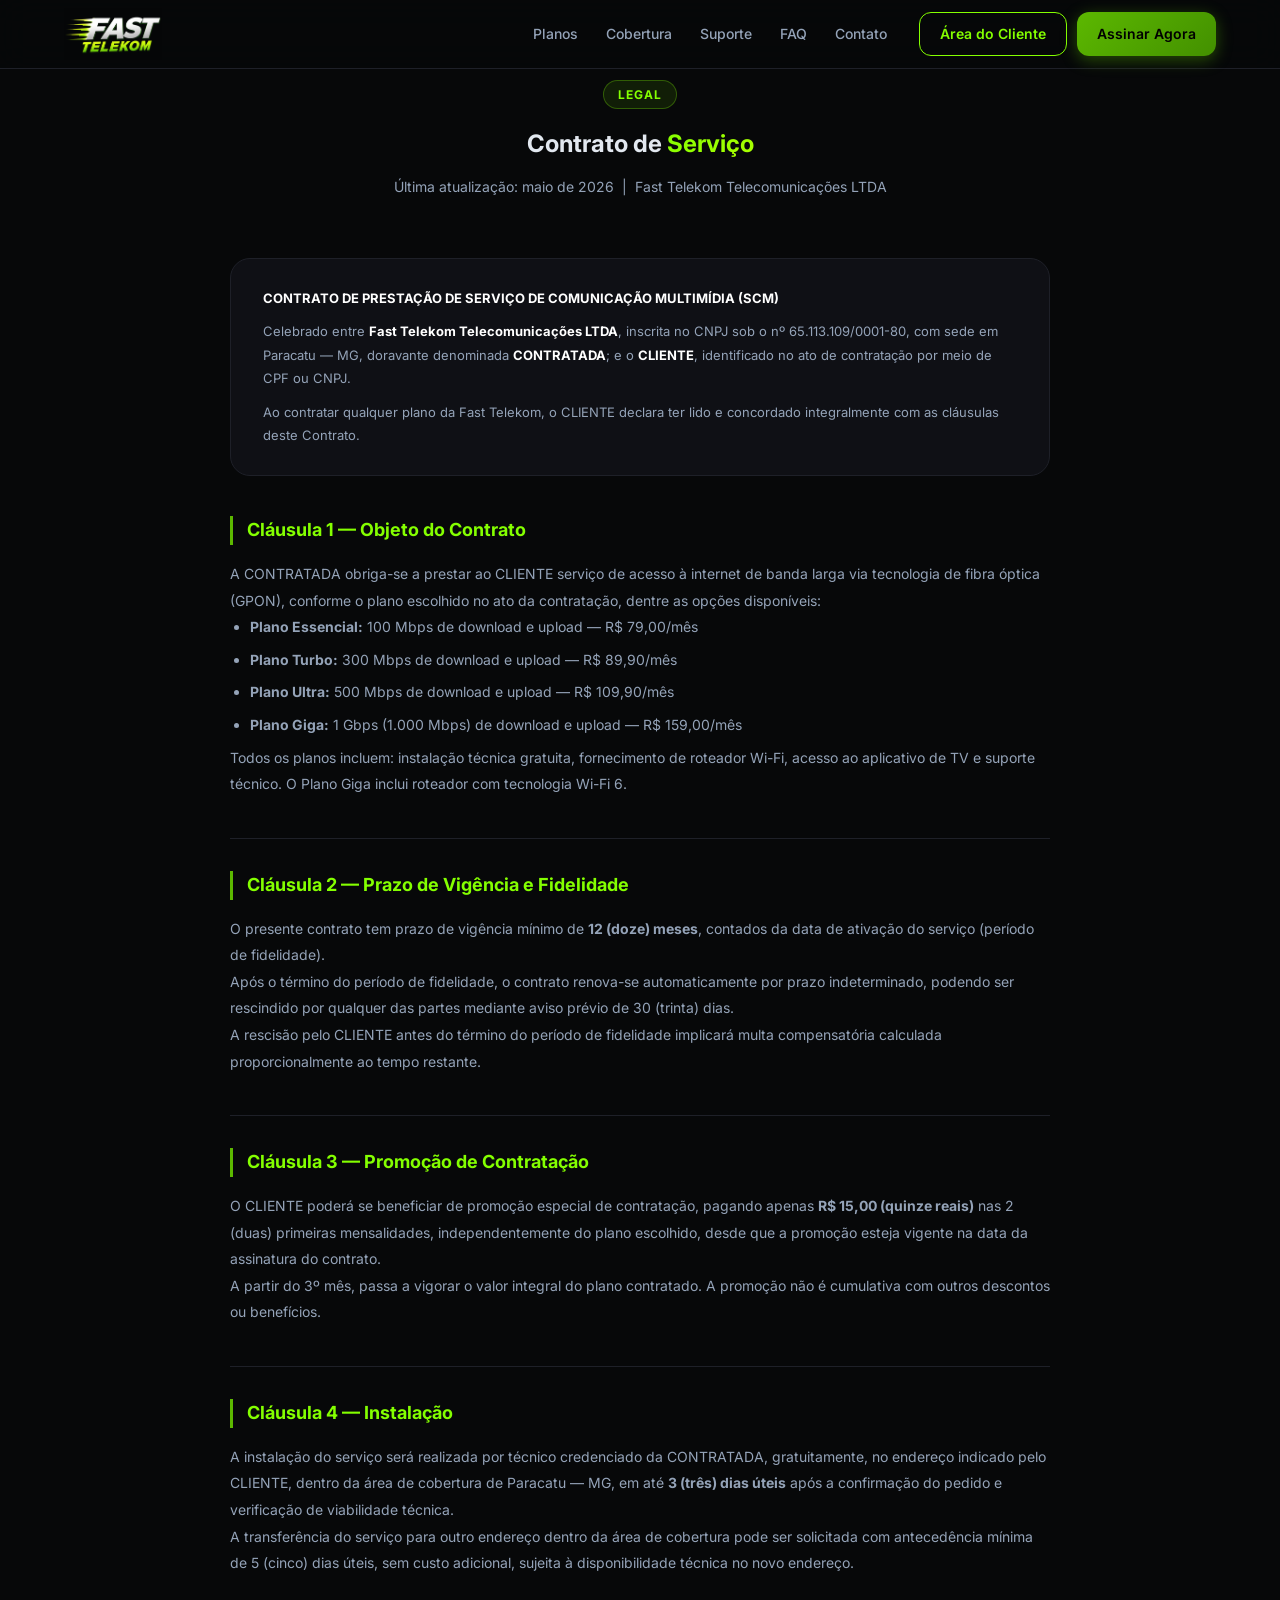
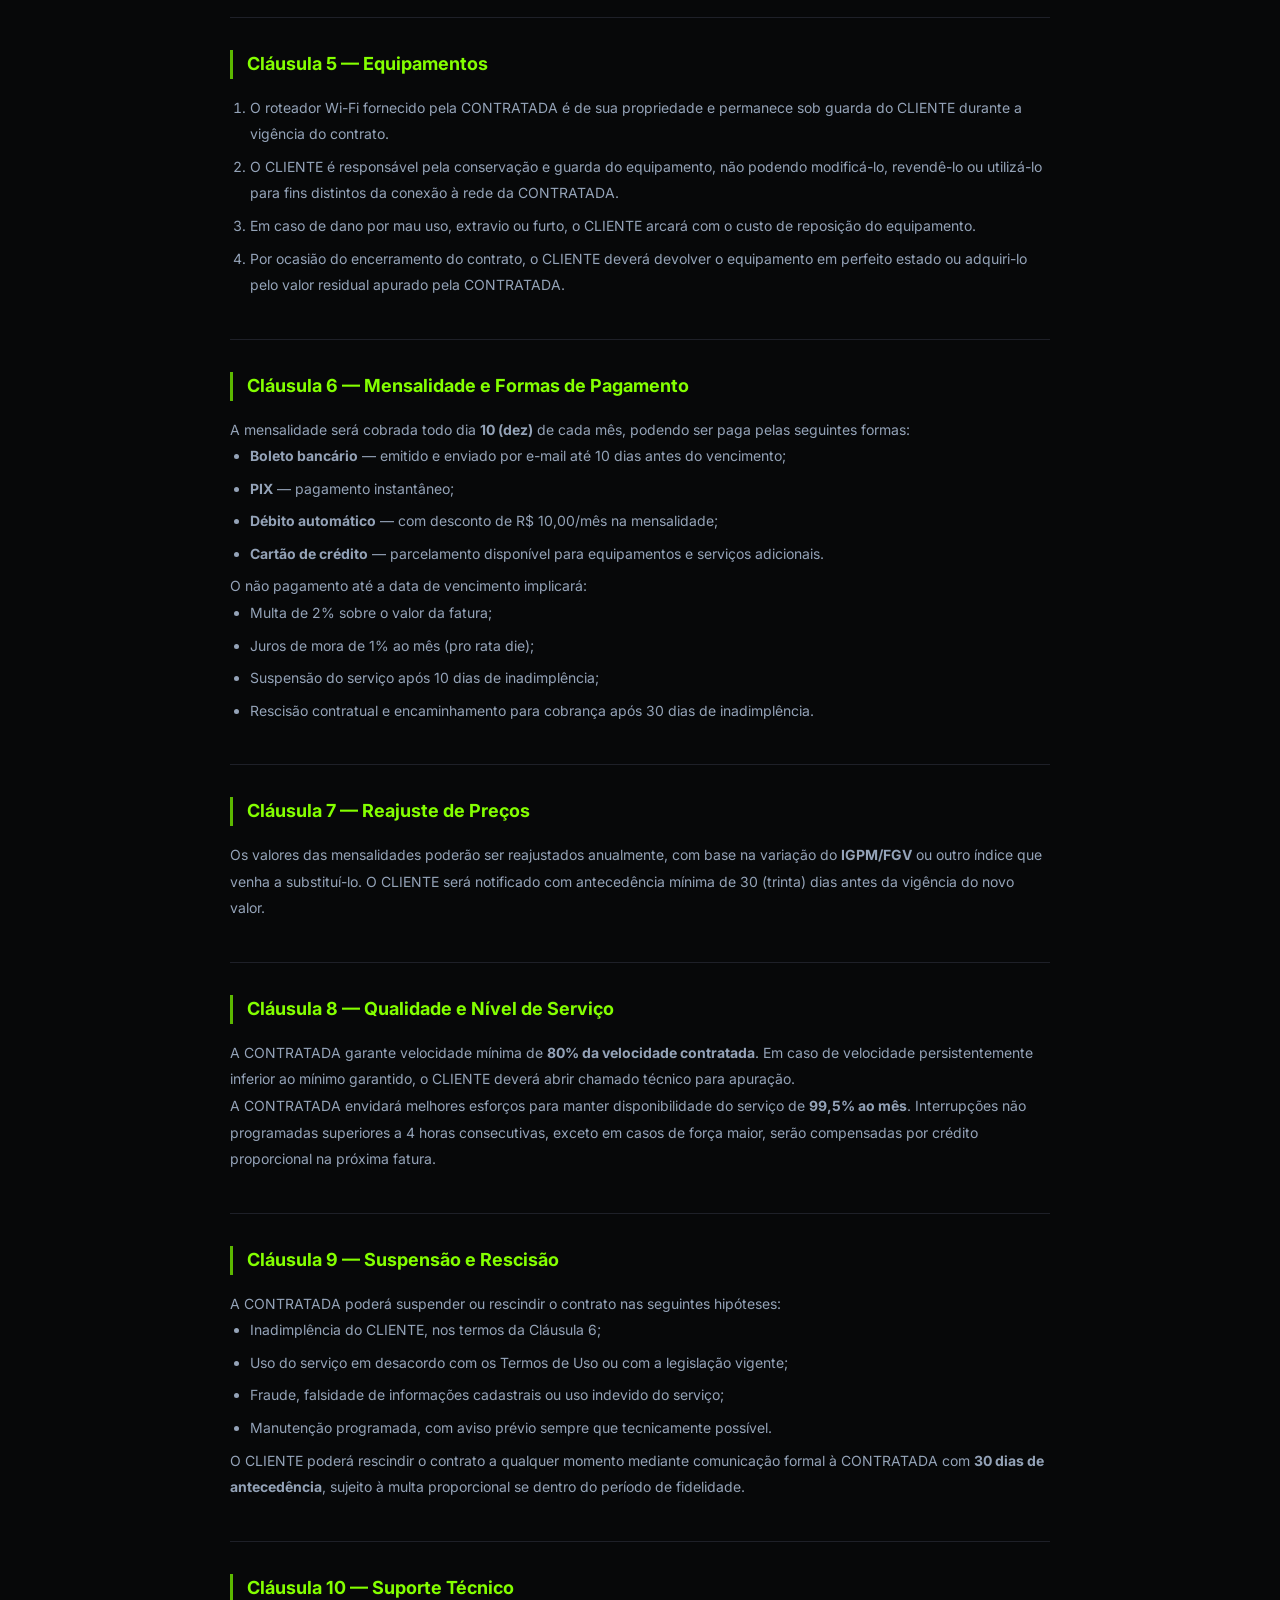
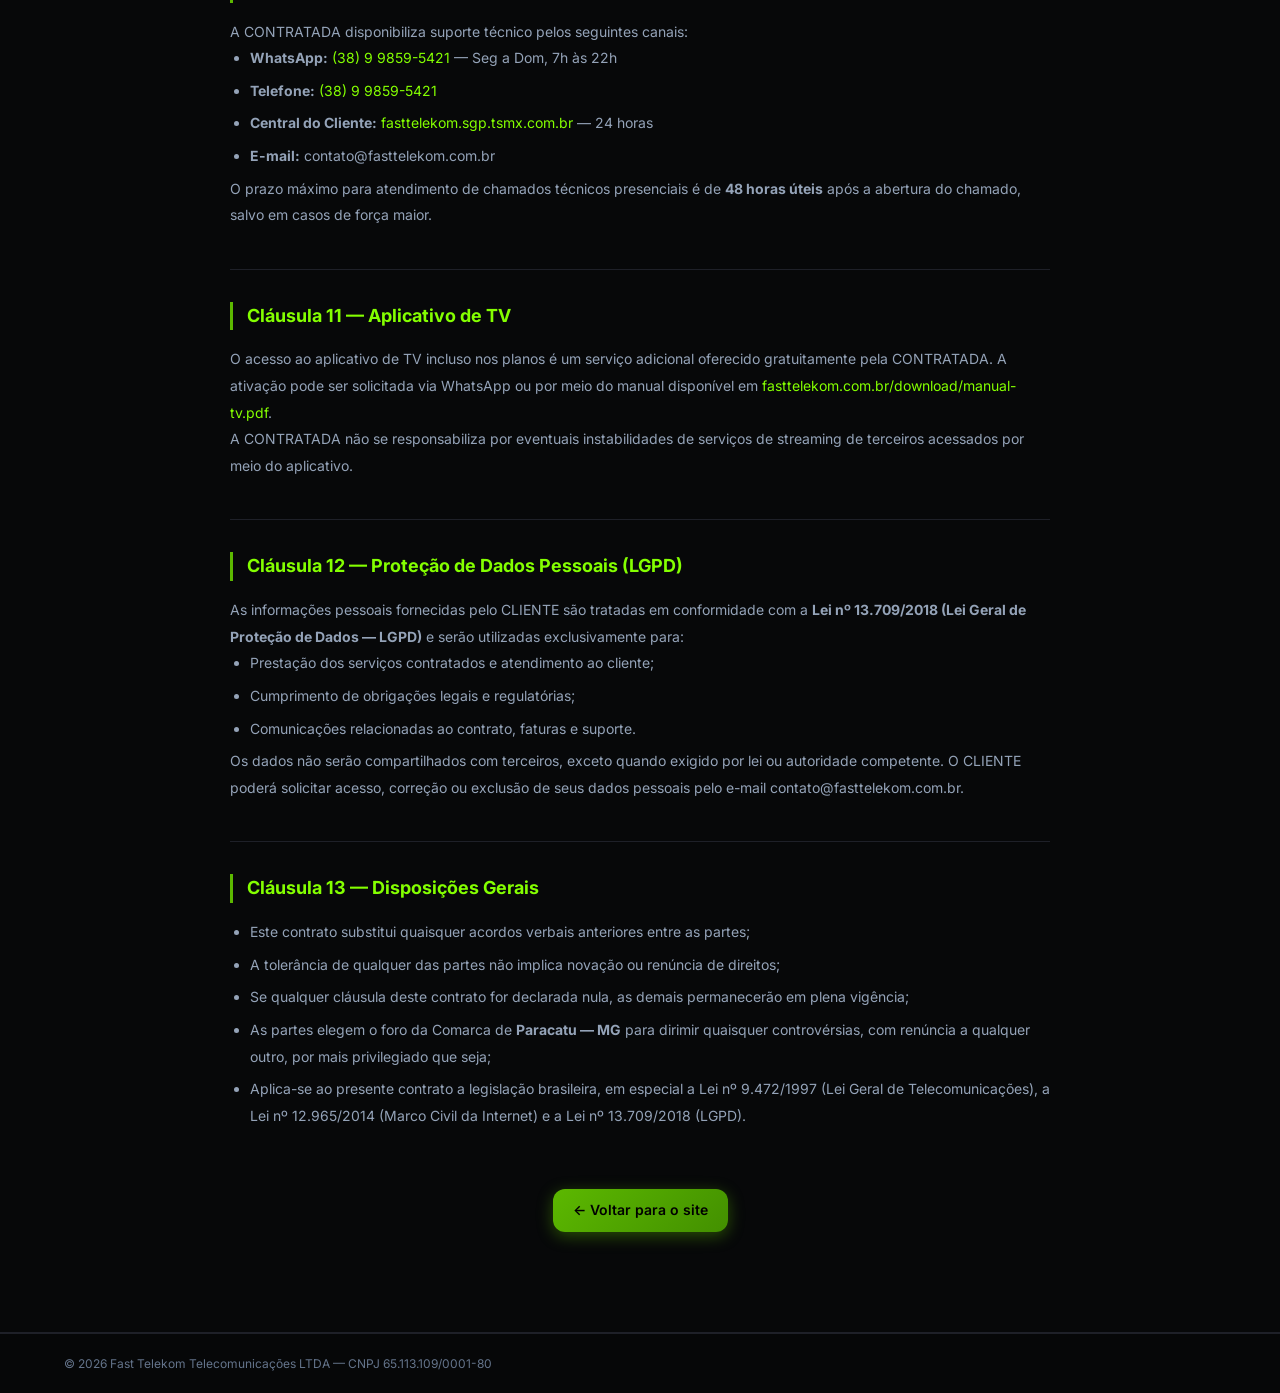
==== commit e721f968: "Corrige CNPJ, remove menções à ANATEL e otimiza SEO/imagem - CNPJ correto (65.113.109/0001-80) em to" ====
--- a/contrato-de-servico.html
+++ b/contrato-de-servico.html
@@ -80,7 +80,7 @@
 
       <div class="contract-box">
         <p><strong>CONTRATO DE PRESTAÇÃO DE SERVIÇO DE COMUNICAÇÃO MULTIMÍDIA (SCM)</strong></p>
-        <p>Celebrado entre <strong>Fast Telekom Telecomunicações LTDA</strong>, inscrita no CNPJ sob o nº 65.113.109/0001-80, com sede em Paracatu — MG, prestadora autorizada pela ANATEL (SCM 00000000), doravante denominada <strong>CONTRATADA</strong>; e o <strong>CLIENTE</strong>, identificado no ato de contratação por meio de CPF ou CNPJ.</p>
+        <p>Celebrado entre <strong>Fast Telekom Telecomunicações LTDA</strong>, inscrita no CNPJ sob o nº 65.113.109/0001-80, com sede em Paracatu — MG, doravante denominada <strong>CONTRATADA</strong>; e o <strong>CLIENTE</strong>, identificado no ato de contratação por meio de CPF ou CNPJ.</p>
         <p>Ao contratar qualquer plano da Fast Telekom, o CLIENTE declara ter lido e concordado integralmente com as cláusulas deste Contrato.</p>
       </div>
 
@@ -102,7 +102,7 @@
         <h2>Cláusula 2 — Prazo de Vigência e Fidelidade</h2>
         <p>O presente contrato tem prazo de vigência mínimo de <strong>12 (doze) meses</strong>, contados da data de ativação do serviço (período de fidelidade).</p>
         <p>Após o término do período de fidelidade, o contrato renova-se automaticamente por prazo indeterminado, podendo ser rescindido por qualquer das partes mediante aviso prévio de 30 (trinta) dias.</p>
-        <p>A rescisão pelo CLIENTE antes do término do período de fidelidade implicará multa compensatória calculada proporcionalmente ao tempo restante, nos termos da regulamentação da ANATEL vigente.</p>
+        <p>A rescisão pelo CLIENTE antes do término do período de fidelidade implicará multa compensatória calculada proporcionalmente ao tempo restante.</p>
       </div>
 
       <hr class="legal-divider" />
@@ -157,14 +157,14 @@
 
       <div class="legal-section">
         <h2>Cláusula 7 — Reajuste de Preços</h2>
-        <p>Os valores das mensalidades poderão ser reajustados anualmente, com base na variação do <strong>IGPM/FGV</strong> ou outro índice que venha a substituí-lo, ou por deliberação regulatória da ANATEL. O CLIENTE será notificado com antecedência mínima de 30 (trinta) dias antes da vigência do novo valor.</p>
+        <p>Os valores das mensalidades poderão ser reajustados anualmente, com base na variação do <strong>IGPM/FGV</strong> ou outro índice que venha a substituí-lo. O CLIENTE será notificado com antecedência mínima de 30 (trinta) dias antes da vigência do novo valor.</p>
       </div>
 
       <hr class="legal-divider" />
 
       <div class="legal-section">
         <h2>Cláusula 8 — Qualidade e Nível de Serviço</h2>
-        <p>A CONTRATADA garante velocidade mínima de <strong>80% da velocidade contratada</strong> conforme Resolução ANATEL nº 614/2013. Em caso de velocidade persistentemente inferior ao mínimo garantido, o CLIENTE deverá abrir chamado técnico para apuração.</p>
+        <p>A CONTRATADA garante velocidade mínima de <strong>80% da velocidade contratada</strong>. Em caso de velocidade persistentemente inferior ao mínimo garantido, o CLIENTE deverá abrir chamado técnico para apuração.</p>
         <p>A CONTRATADA envidará melhores esforços para manter disponibilidade do serviço de <strong>99,5% ao mês</strong>. Interrupções não programadas superiores a 4 horas consecutivas, exceto em casos de força maior, serão compensadas por crédito proporcional na próxima fatura.</p>
       </div>
 
@@ -226,7 +226,7 @@
           <li>A tolerância de qualquer das partes não implica novação ou renúncia de direitos;</li>
           <li>Se qualquer cláusula deste contrato for declarada nula, as demais permanecerão em plena vigência;</li>
           <li>As partes elegem o foro da Comarca de <strong>Paracatu — MG</strong> para dirimir quaisquer controvérsias, com renúncia a qualquer outro, por mais privilegiado que seja;</li>
-          <li>Aplica-se ao presente contrato a legislação brasileira, em especial a Lei nº 9.472/1997 (Lei Geral de Telecomunicações), a Lei nº 12.965/2014 (Marco Civil da Internet), a Lei nº 13.709/2018 (LGPD) e as resoluções da ANATEL pertinentes.</li>
+          <li>Aplica-se ao presente contrato a legislação brasileira, em especial a Lei nº 9.472/1997 (Lei Geral de Telecomunicações), a Lei nº 12.965/2014 (Marco Civil da Internet) e a Lei nº 13.709/2018 (LGPD).</li>
         </ul>
       </div>
 
@@ -243,7 +243,6 @@
   <div class="footer-bottom">
     <div class="container footer-bottom-inner">
       <span>© 2026 Fast Telekom Telecomunicações LTDA — CNPJ 65.113.109/0001-80</span>
-      <span>Autorizado pela ANATEL — SCM 00000000</span>
     </div>
   </div>
 </footer>
